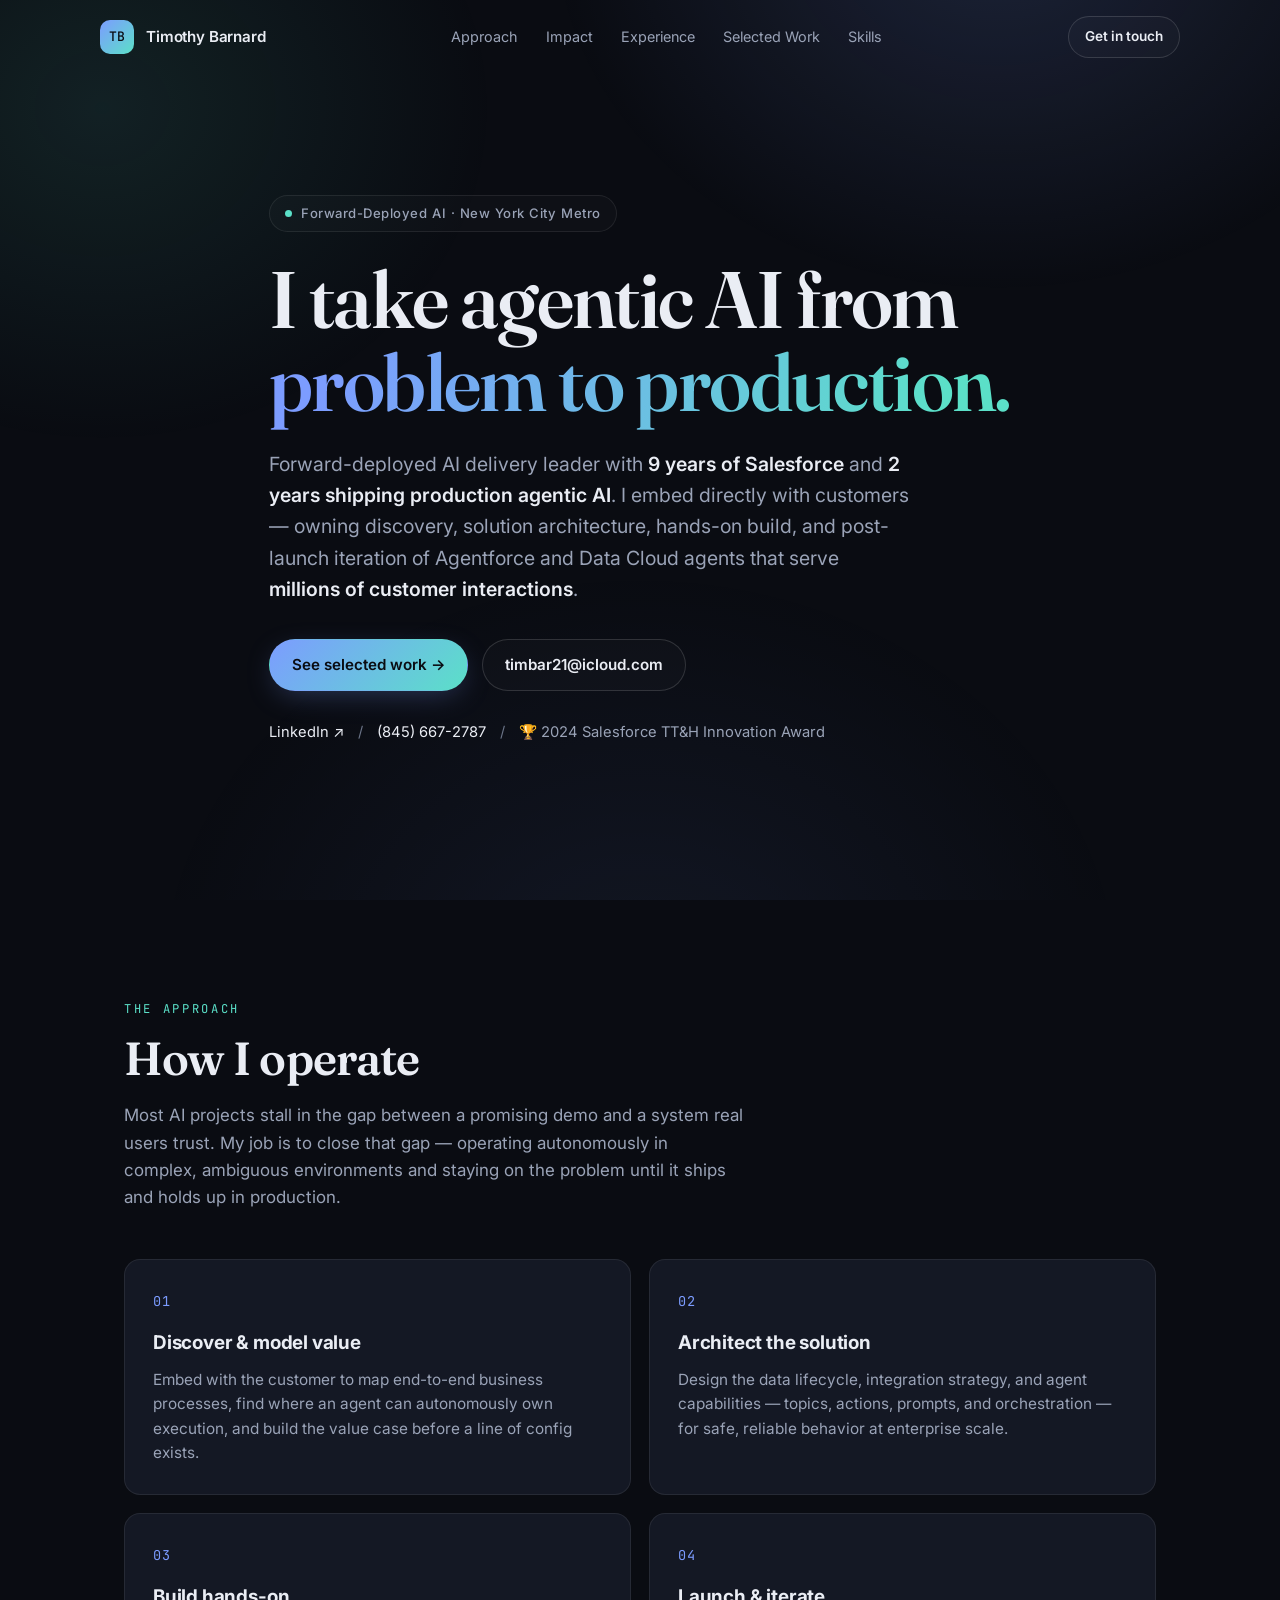
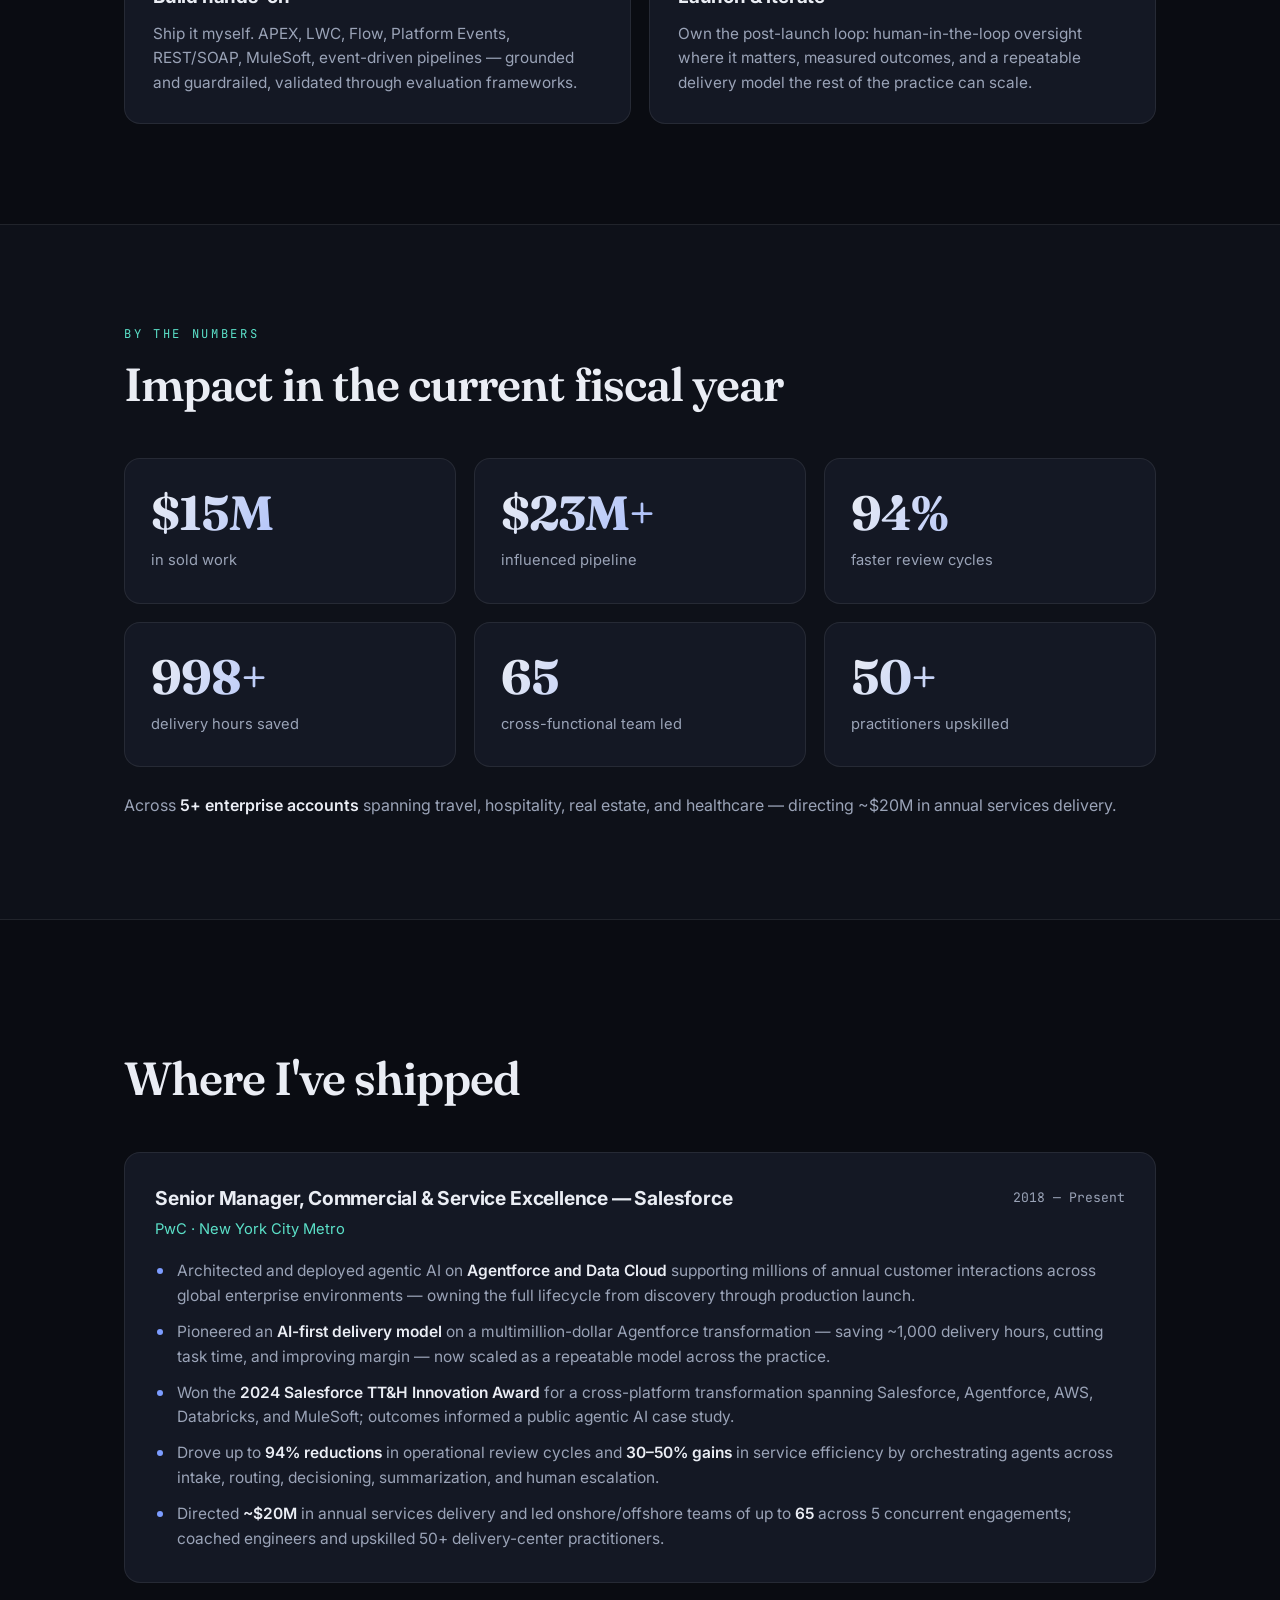
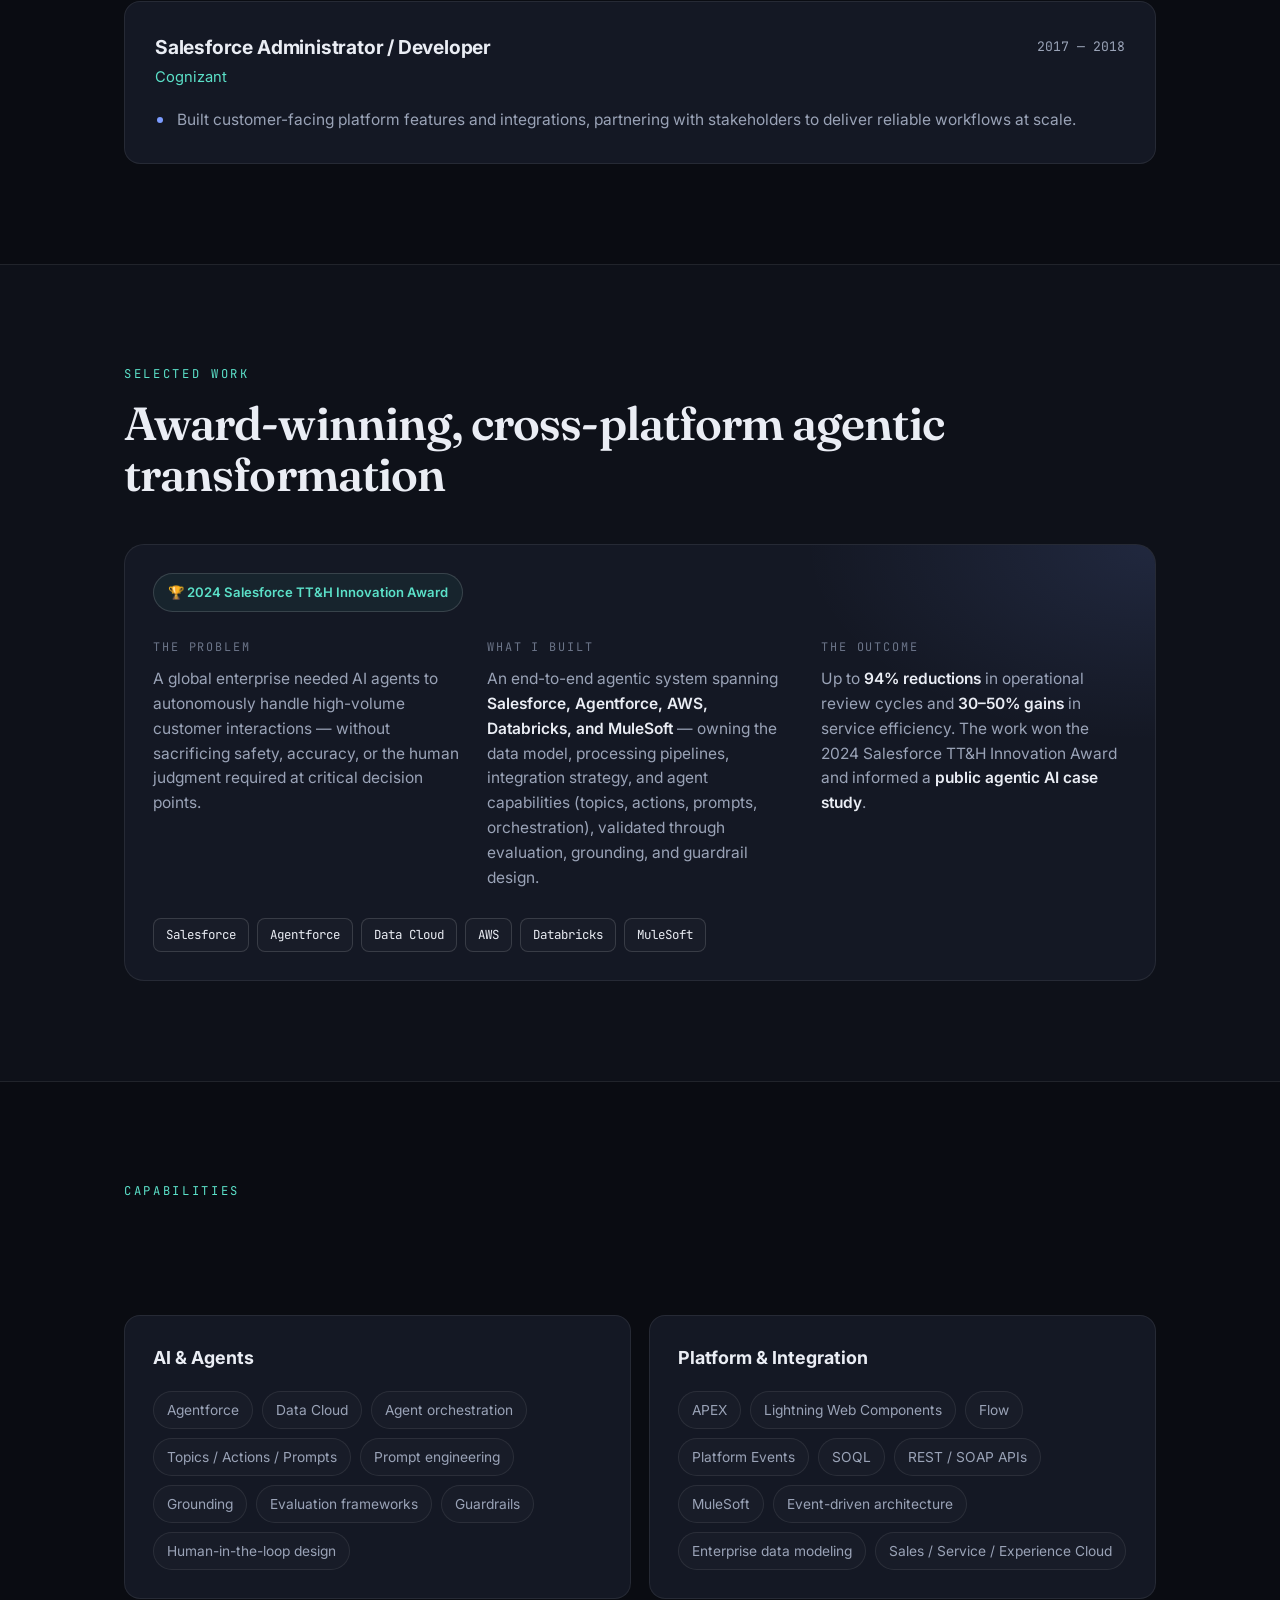
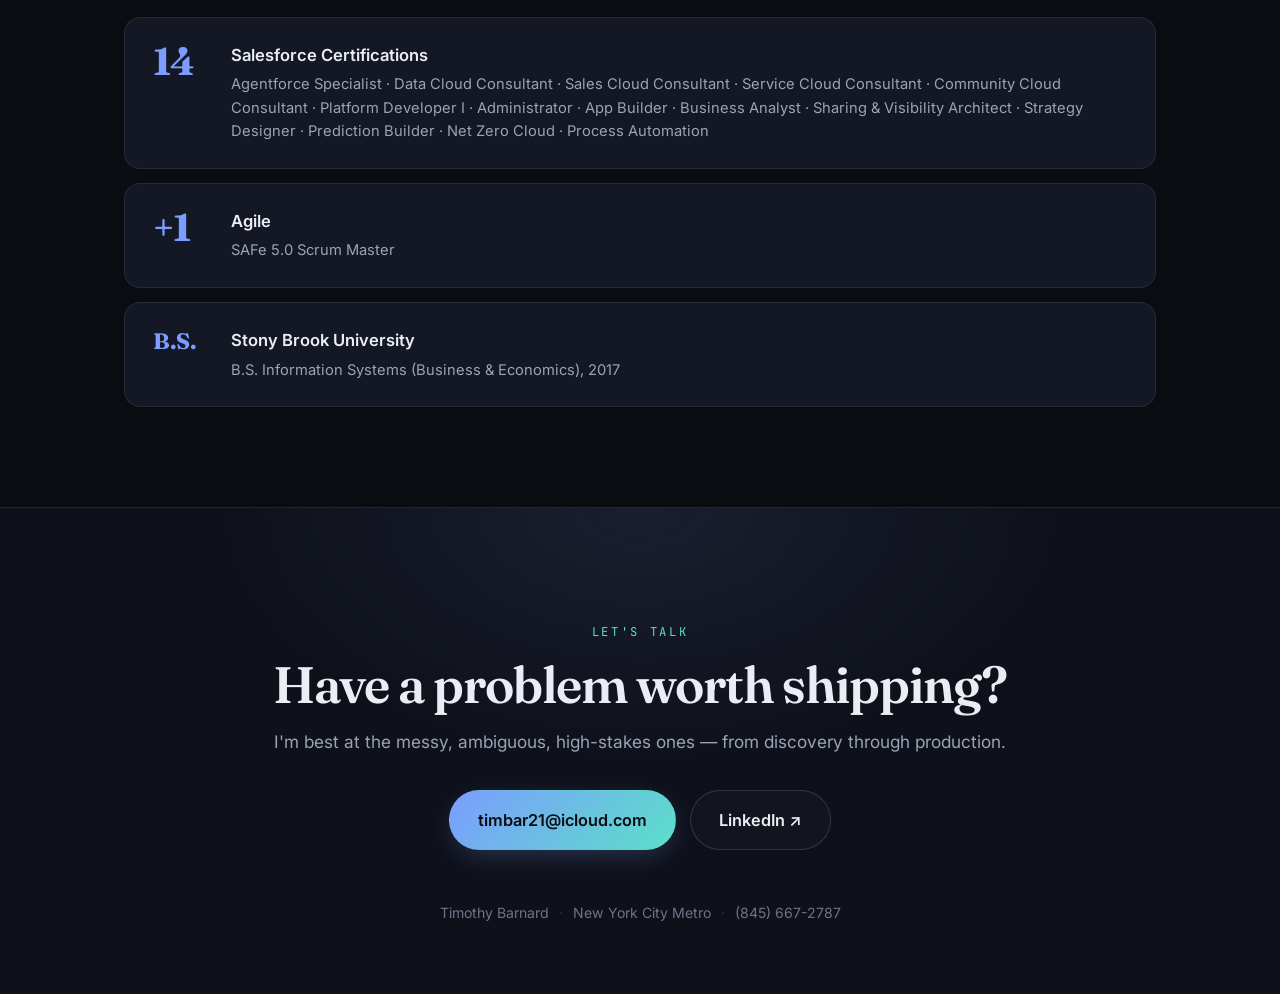
==== resume/index.html @ 0f8b2e03 "Add supplemental resume webpage for Timothy Barnard Standalone single-page site under /resume that c" ====
<!DOCTYPE html>
<html lang="en">
<head>
  <meta charset="UTF-8" />
  <meta name="viewport" content="width=device-width, initial-scale=1.0" />
  <title>Timothy Barnard — Forward-Deployed AI Delivery</title>
  <meta name="description" content="Timothy Barnard — Forward-deployed AI delivery leader. 9 years of Salesforce, 2 years shipping production agentic AI. Winner of the 2024 Salesforce TT&H Innovation Award." />

  <!-- Open Graph -->
  <meta property="og:title" content="Timothy Barnard — Forward-Deployed AI Delivery" />
  <meta property="og:description" content="From problem to production. Architecting and shipping agentic AI that serves millions of customer interactions." />
  <meta property="og:type" content="website" />

  <link rel="preconnect" href="https://fonts.googleapis.com">
  <link rel="preconnect" href="https://fonts.gstatic.com" crossorigin>
  <link href="https://fonts.googleapis.com/css2?family=Fraunces:opsz,wght@9..144,500;9..144,600;9..144,700&family=Inter:wght@400;500;600;700&family=JetBrains+Mono:wght@500&display=swap" rel="stylesheet">
  <link rel="stylesheet" href="style.css" />
</head>
<body>

  <!-- Background gradient mesh -->
  <div class="bg-mesh" aria-hidden="true"></div>

  <!-- Nav -->
  <header class="nav" id="nav">
    <a href="#top" class="nav-brand">
      <span class="nav-mark">TB</span>
      <span class="nav-name">Timothy Barnard</span>
    </a>
    <nav class="nav-links">
      <a href="#approach">Approach</a>
      <a href="#impact">Impact</a>
      <a href="#experience">Experience</a>
      <a href="#work">Selected Work</a>
      <a href="#skills">Skills</a>
    </nav>
    <a href="mailto:timbar21@icloud.com" class="btn btn--ghost btn--sm nav-cta">Get in touch</a>
  </header>

  <!-- Hero -->
  <section class="hero" id="top">
    <div class="inner">
      <p class="eyebrow reveal">
        <span class="dot"></span> Forward-Deployed AI &middot; New York City Metro
      </p>
      <h1 class="hero-title reveal">
        I take agentic AI from<br>
        <span class="grad">problem to production.</span>
      </h1>
      <p class="hero-lede reveal">
        Forward-deployed AI delivery leader with <strong>9 years of Salesforce</strong> and
        <strong>2 years shipping production agentic AI</strong>. I embed directly with customers —
        owning discovery, solution architecture, hands-on build, and post-launch iteration of
        Agentforce and Data&nbsp;Cloud agents that serve <strong>millions of customer interactions</strong>.
      </p>
      <div class="hero-actions reveal">
        <a href="#work" class="btn btn--accent">See selected work &rarr;</a>
        <a href="mailto:timbar21@icloud.com" class="btn btn--ghost">timbar21@icloud.com</a>
      </div>
      <div class="hero-links reveal">
        <a href="https://linkedin.com/in/timbarnard21" target="_blank" rel="noopener">LinkedIn &#8599;</a>
        <span class="sep">/</span>
        <a href="tel:+18456672787">(845) 667-2787</a>
        <span class="sep">/</span>
        <span class="award">&#127942; 2024 Salesforce TT&amp;H Innovation Award</span>
      </div>
    </div>
  </section>

  <!-- Approach -->
  <section class="section" id="approach">
    <div class="inner">
      <p class="label reveal">THE APPROACH</p>
      <h2 class="section-title reveal">How I operate</h2>
      <p class="section-lede reveal">
        Most AI projects stall in the gap between a promising demo and a system real users trust.
        My job is to close that gap — operating autonomously in complex, ambiguous environments
        and staying on the problem until it ships and holds up in production.
      </p>

      <div class="approach-grid">
        <article class="approach-card reveal">
          <span class="approach-num">01</span>
          <h3>Discover &amp; model value</h3>
          <p>Embed with the customer to map end-to-end business processes, find where an agent can autonomously own execution, and build the value case before a line of config exists.</p>
        </article>
        <article class="approach-card reveal">
          <span class="approach-num">02</span>
          <h3>Architect the solution</h3>
          <p>Design the data lifecycle, integration strategy, and agent capabilities — topics, actions, prompts, and orchestration — for safe, reliable behavior at enterprise scale.</p>
        </article>
        <article class="approach-card reveal">
          <span class="approach-num">03</span>
          <h3>Build hands-on</h3>
          <p>Ship it myself. APEX, LWC, Flow, Platform Events, REST/SOAP, MuleSoft, event-driven pipelines — grounded and guardrailed, validated through evaluation frameworks.</p>
        </article>
        <article class="approach-card reveal">
          <span class="approach-num">04</span>
          <h3>Launch &amp; iterate</h3>
          <p>Own the post-launch loop: human-in-the-loop oversight where it matters, measured outcomes, and a repeatable delivery model the rest of the practice can scale.</p>
        </article>
      </div>
    </div>
  </section>

  <!-- Impact metrics -->
  <section class="section section--alt" id="impact">
    <div class="inner">
      <p class="label reveal">BY THE NUMBERS</p>
      <h2 class="section-title reveal">Impact in the current fiscal year</h2>

      <div class="metrics-grid">
        <div class="metric reveal">
          <span class="metric-num" data-target="15" data-prefix="$" data-suffix="M">$0M</span>
          <span class="metric-lbl">in sold work</span>
        </div>
        <div class="metric reveal">
          <span class="metric-num" data-target="23" data-prefix="$" data-suffix="M+">$0M+</span>
          <span class="metric-lbl">influenced pipeline</span>
        </div>
        <div class="metric reveal">
          <span class="metric-num" data-target="94" data-suffix="%">0%</span>
          <span class="metric-lbl">faster review cycles</span>
        </div>
        <div class="metric reveal">
          <span class="metric-num" data-target="1000" data-suffix="+">0</span>
          <span class="metric-lbl">delivery hours saved</span>
        </div>
        <div class="metric reveal">
          <span class="metric-num" data-target="65" data-prefix="" data-suffix="">0</span>
          <span class="metric-lbl">cross-functional team led</span>
        </div>
        <div class="metric reveal">
          <span class="metric-num" data-target="50" data-suffix="+">0</span>
          <span class="metric-lbl">practitioners upskilled</span>
        </div>
      </div>
      <p class="metrics-note reveal">
        Across <strong>5+ enterprise accounts</strong> spanning travel, hospitality, real estate, and healthcare —
        directing ~$20M in annual services delivery.
      </p>
    </div>
  </section>

  <!-- Experience -->
  <section class="section" id="experience">
    <div class="inner">
      <p class="label reveal">EXPERIENCE</p>
      <h2 class="section-title reveal">Where I've shipped</h2>

      <div class="timeline">
        <article class="tl-item reveal">
          <div class="tl-head">
            <div>
              <h3>Senior Manager, Commercial &amp; Service Excellence — Salesforce</h3>
              <p class="tl-org">PwC &middot; New York City Metro</p>
            </div>
            <span class="tl-date">2018 — Present</span>
          </div>
          <ul class="tl-list">
            <li>Architected and deployed agentic AI on <strong>Agentforce and Data Cloud</strong> supporting millions of annual customer interactions across global enterprise environments — owning the full lifecycle from discovery through production launch.</li>
            <li>Pioneered an <strong>AI-first delivery model</strong> on a multimillion-dollar Agentforce transformation — saving ~1,000 delivery hours, cutting task time, and improving margin — now scaled as a repeatable model across the practice.</li>
            <li>Won the <strong>2024 Salesforce TT&amp;H Innovation Award</strong> for a cross-platform transformation spanning Salesforce, Agentforce, AWS, Databricks, and MuleSoft; outcomes informed a public agentic AI case study.</li>
            <li>Drove up to <strong>94% reductions</strong> in operational review cycles and <strong>30–50% gains</strong> in service efficiency by orchestrating agents across intake, routing, decisioning, summarization, and human escalation.</li>
            <li>Directed <strong>~$20M</strong> in annual services delivery and led onshore/offshore teams of up to <strong>65</strong> across 5 concurrent engagements; coached engineers and upskilled 50+ delivery-center practitioners.</li>
          </ul>
        </article>

        <article class="tl-item reveal">
          <div class="tl-head">
            <div>
              <h3>Salesforce Administrator / Developer</h3>
              <p class="tl-org">Cognizant</p>
            </div>
            <span class="tl-date">2017 — 2018</span>
          </div>
          <ul class="tl-list">
            <li>Built customer-facing platform features and integrations, partnering with stakeholders to deliver reliable workflows at scale.</li>
          </ul>
        </article>
      </div>
    </div>
  </section>

  <!-- Selected Work / Case study -->
  <section class="section section--alt" id="work">
    <div class="inner">
      <p class="label reveal">SELECTED WORK</p>
      <h2 class="section-title reveal">Award-winning, cross-platform agentic transformation</h2>

      <div class="case reveal">
        <div class="case-badge">&#127942; 2024 Salesforce TT&amp;H Innovation Award</div>
        <div class="case-body">
          <div class="case-block">
            <p class="case-k">The problem</p>
            <p class="case-v">A global enterprise needed AI agents to autonomously handle high-volume customer interactions — without sacrificing safety, accuracy, or the human judgment required at critical decision points.</p>
          </div>
          <div class="case-block">
            <p class="case-k">What I built</p>
            <p class="case-v">An end-to-end agentic system spanning <strong>Salesforce, Agentforce, AWS, Databricks, and MuleSoft</strong> — owning the data model, processing pipelines, integration strategy, and agent capabilities (topics, actions, prompts, orchestration), validated through evaluation, grounding, and guardrail design.</p>
          </div>
          <div class="case-block">
            <p class="case-k">The outcome</p>
            <p class="case-v">Up to <strong>94% reductions</strong> in operational review cycles and <strong>30–50% gains</strong> in service efficiency. The work won the 2024 Salesforce TT&amp;H Innovation Award and informed a <strong>public agentic AI case study</strong>.</p>
          </div>
        </div>
        <div class="case-stack">
          <span>Salesforce</span><span>Agentforce</span><span>Data Cloud</span><span>AWS</span><span>Databricks</span><span>MuleSoft</span>
        </div>
      </div>
    </div>
  </section>

  <!-- Skills -->
  <section class="section" id="skills">
    <div class="inner">
      <p class="label reveal">CAPABILITIES</p>
      <h2 class="section-title reveal">Technical depth</h2>

      <div class="skills-grid">
        <div class="skill-col reveal">
          <h3 class="skill-head">AI &amp; Agents</h3>
          <div class="tags">
            <span>Agentforce</span><span>Data Cloud</span><span>Agent orchestration</span>
            <span>Topics / Actions / Prompts</span><span>Prompt engineering</span><span>Grounding</span>
            <span>Evaluation frameworks</span><span>Guardrails</span><span>Human-in-the-loop design</span>
          </div>
        </div>
        <div class="skill-col reveal">
          <h3 class="skill-head">Platform &amp; Integration</h3>
          <div class="tags">
            <span>APEX</span><span>Lightning Web Components</span><span>Flow</span><span>Platform Events</span>
            <span>SOQL</span><span>REST / SOAP APIs</span><span>MuleSoft</span><span>Event-driven architecture</span>
            <span>Enterprise data modeling</span><span>Sales / Service / Experience Cloud</span>
          </div>
        </div>
      </div>

      <div class="creds-grid">
        <div class="cred reveal">
          <span class="cred-num">14</span>
          <div>
            <p class="cred-head">Salesforce Certifications</p>
            <p class="cred-sub">Agentforce Specialist &middot; Data Cloud Consultant &middot; Sales Cloud Consultant &middot; Service Cloud Consultant &middot; Community Cloud Consultant &middot; Platform Developer I &middot; Administrator &middot; App Builder &middot; Business Analyst &middot; Sharing &amp; Visibility Architect &middot; Strategy Designer &middot; Prediction Builder &middot; Net Zero Cloud &middot; Process Automation</p>
          </div>
        </div>
        <div class="cred reveal">
          <span class="cred-num">+1</span>
          <div>
            <p class="cred-head">Agile</p>
            <p class="cred-sub">SAFe 5.0 Scrum Master</p>
          </div>
        </div>
        <div class="cred reveal">
          <span class="cred-num" style="font-size:1.4rem;line-height:1.3;">B.S.</span>
          <div>
            <p class="cred-head">Stony Brook University</p>
            <p class="cred-sub">B.S. Information Systems (Business &amp; Economics), 2017</p>
          </div>
        </div>
      </div>
    </div>
  </section>

  <!-- Contact / Footer -->
  <footer class="contact" id="contact">
    <div class="inner">
      <p class="label reveal">LET'S TALK</p>
      <h2 class="contact-title reveal">Have a problem worth shipping?</h2>
      <p class="contact-lede reveal">I'm best at the messy, ambiguous, high-stakes ones — from discovery through production.</p>
      <div class="contact-actions reveal">
        <a href="mailto:timbar21@icloud.com" class="btn btn--accent btn--lg">timbar21@icloud.com</a>
        <a href="https://linkedin.com/in/timbarnard21" target="_blank" rel="noopener" class="btn btn--ghost btn--lg">LinkedIn &#8599;</a>
      </div>
      <div class="footer-meta">
        <span>Timothy Barnard</span>
        <span class="sep">&middot;</span>
        <span>New York City Metro</span>
        <span class="sep">&middot;</span>
        <span>(845) 667-2787</span>
      </div>
    </div>
  </footer>

  <button id="scroll-top" class="scroll-top" hidden aria-label="Back to top">&#8593;</button>

  <script src="app.js"></script>
</body>
</html>
---- resume/style.css ----
/* ============================================================
   Timothy Barnard — Supplemental Resume Site
   Modern dark editorial theme
   ============================================================ */

:root {
  --bg:        #0A0C12;
  --bg-alt:    #0E1119;
  --surface:   #141824;
  --surface-2: #1B2030;
  --line:      rgba(255,255,255,0.08);
  --line-2:    rgba(255,255,255,0.14);
  --text:      #EAEDF4;
  --muted:     #9AA3B7;
  --faint:     #6B7488;
  --accent:    #7C9CFF;
  --accent-2:  #5BE0C8;
  --accent-ink:#0A0C12;
  --glow:      rgba(124,156,255,0.35);
  --maxw:      1080px;
  --r:         16px;
  --ease:      cubic-bezier(0.22, 1, 0.36, 1);
}

* { box-sizing: border-box; margin: 0; padding: 0; }

html { scroll-behavior: smooth; }
@media (prefers-reduced-motion: reduce) {
  html { scroll-behavior: auto; }
  * { animation: none !important; transition: none !important; }
}

body {
  font-family: 'Inter', system-ui, -apple-system, sans-serif;
  background: var(--bg);
  color: var(--text);
  line-height: 1.6;
  -webkit-font-smoothing: antialiased;
  overflow-x: hidden;
}

.inner { max-width: var(--maxw); margin: 0 auto; padding: 0 24px; }

a { color: inherit; text-decoration: none; }

strong { color: var(--text); font-weight: 600; }

/* ---------- Background mesh ---------- */
.bg-mesh {
  position: fixed;
  inset: 0;
  z-index: -1;
  background:
    radial-gradient(640px 520px at 78% -8%, rgba(124,156,255,0.16), transparent 70%),
    radial-gradient(560px 480px at 8% 12%, rgba(91,224,200,0.10), transparent 70%),
    radial-gradient(700px 600px at 50% 110%, rgba(124,156,255,0.08), transparent 70%);
}

/* ---------- Buttons ---------- */
.btn {
  display: inline-flex;
  align-items: center;
  gap: 8px;
  font-weight: 600;
  font-size: 0.95rem;
  padding: 13px 22px;
  border-radius: 999px;
  border: 1px solid transparent;
  cursor: pointer;
  transition: transform .25s var(--ease), background .25s var(--ease), border-color .25s var(--ease), box-shadow .25s var(--ease);
  white-space: nowrap;
}
.btn--accent {
  background: linear-gradient(135deg, var(--accent), var(--accent-2));
  color: var(--accent-ink);
  box-shadow: 0 8px 30px -8px var(--glow);
}
.btn--accent:hover { transform: translateY(-2px); box-shadow: 0 14px 40px -8px var(--glow); }
.btn--ghost {
  background: rgba(255,255,255,0.02);
  border-color: var(--line-2);
  color: var(--text);
}
.btn--ghost:hover { background: rgba(255,255,255,0.06); transform: translateY(-2px); }
.btn--sm { padding: 9px 16px; font-size: 0.85rem; }
.btn--lg { padding: 16px 28px; font-size: 1.02rem; }

/* ---------- Nav ---------- */
.nav {
  position: fixed;
  top: 0; left: 0; right: 0;
  z-index: 50;
  display: flex;
  align-items: center;
  justify-content: space-between;
  gap: 24px;
  padding: 16px 24px;
  max-width: calc(var(--maxw) + 48px);
  margin: 0 auto;
  transition: background .3s var(--ease), backdrop-filter .3s var(--ease), border-color .3s var(--ease);
  border-bottom: 1px solid transparent;
}
.nav.scrolled {
  background: rgba(10,12,18,0.72);
  backdrop-filter: blur(14px);
  -webkit-backdrop-filter: blur(14px);
  border-bottom-color: var(--line);
}
.nav-brand { display: flex; align-items: center; gap: 12px; }
.nav-mark {
  display: grid;
  place-items: center;
  width: 34px; height: 34px;
  border-radius: 10px;
  font-family: 'JetBrains Mono', monospace;
  font-weight: 500;
  font-size: 0.82rem;
  letter-spacing: 0.5px;
  background: linear-gradient(135deg, var(--accent), var(--accent-2));
  color: var(--accent-ink);
}
.nav-name { font-weight: 600; font-size: 0.95rem; letter-spacing: -0.01em; }
.nav-links { display: flex; gap: 28px; }
.nav-links a {
  font-size: 0.9rem;
  color: var(--muted);
  transition: color .2s;
  position: relative;
}
.nav-links a:hover { color: var(--text); }
.nav-cta { flex-shrink: 0; }

@media (max-width: 860px) {
  .nav-links { display: none; }
  .nav-name { display: none; }
}

/* ---------- Hero ---------- */
.hero {
  min-height: 100svh;
  display: flex;
  align-items: center;
  padding: 120px 0 80px;
}
.eyebrow {
  display: inline-flex;
  align-items: center;
  gap: 9px;
  font-size: 0.82rem;
  font-weight: 500;
  letter-spacing: 0.04em;
  color: var(--muted);
  padding: 7px 15px;
  border: 1px solid var(--line);
  border-radius: 999px;
  background: rgba(255,255,255,0.02);
}
.eyebrow .dot {
  width: 7px; height: 7px; border-radius: 50%;
  background: var(--accent-2);
  box-shadow: 0 0 0 0 var(--accent-2);
  animation: pulse 2.4s infinite;
}
@keyframes pulse {
  0%   { box-shadow: 0 0 0 0 rgba(91,224,200,0.55); }
  70%  { box-shadow: 0 0 0 8px rgba(91,224,200,0); }
  100% { box-shadow: 0 0 0 0 rgba(91,224,200,0); }
}
.hero-title {
  font-family: 'Fraunces', Georgia, serif;
  font-weight: 600;
  font-size: clamp(2.6rem, 7vw, 5rem);
  line-height: 1.03;
  letter-spacing: -0.02em;
  margin: 26px 0 0;
}
.grad {
  background: linear-gradient(110deg, var(--accent) 10%, var(--accent-2) 90%);
  -webkit-background-clip: text;
  background-clip: text;
  -webkit-text-fill-color: transparent;
}
.hero-lede {
  max-width: 640px;
  margin-top: 26px;
  font-size: clamp(1.05rem, 2.2vw, 1.22rem);
  color: var(--muted);
}
.hero-actions { display: flex; flex-wrap: wrap; gap: 14px; margin-top: 34px; }
.hero-links {
  display: flex;
  flex-wrap: wrap;
  align-items: center;
  gap: 14px;
  margin-top: 30px;
  font-size: 0.92rem;
  color: var(--muted);
}
.hero-links a { color: var(--text); transition: color .2s; }
.hero-links a:hover { color: var(--accent); }
.hero-links .sep { color: var(--faint); }
.hero-links .award { color: var(--muted); }

/* ---------- Sections ---------- */
.section { padding: 100px 0; position: relative; }
.section--alt { background: var(--bg-alt); border-top: 1px solid var(--line); border-bottom: 1px solid var(--line); }
.label {
  font-family: 'JetBrains Mono', monospace;
  font-size: 0.76rem;
  letter-spacing: 0.22em;
  color: var(--accent-2);
  margin-bottom: 14px;
}
.section-title {
  font-family: 'Fraunces', Georgia, serif;
  font-weight: 600;
  font-size: clamp(1.9rem, 4.4vw, 2.9rem);
  line-height: 1.1;
  letter-spacing: -0.02em;
}
.section-lede {
  max-width: 620px;
  margin-top: 18px;
  color: var(--muted);
  font-size: 1.06rem;
}

/* ---------- Approach ---------- */
.approach-grid {
  display: grid;
  grid-template-columns: repeat(2, 1fr);
  gap: 18px;
  margin-top: 48px;
}
.approach-card {
  background: var(--surface);
  border: 1px solid var(--line);
  border-radius: var(--r);
  padding: 28px;
  transition: transform .3s var(--ease), border-color .3s var(--ease), background .3s var(--ease);
}
.approach-card:hover {
  transform: translateY(-4px);
  border-color: var(--line-2);
  background: var(--surface-2);
}
.approach-num {
  font-family: 'JetBrains Mono', monospace;
  font-size: 0.85rem;
  color: var(--accent);
  letter-spacing: 0.1em;
}
.approach-card h3 { font-size: 1.18rem; margin: 14px 0 10px; letter-spacing: -0.01em; }
.approach-card p { color: var(--muted); font-size: 0.96rem; }
@media (max-width: 720px) { .approach-grid { grid-template-columns: 1fr; } }

/* ---------- Metrics ---------- */
.metrics-grid {
  display: grid;
  grid-template-columns: repeat(3, 1fr);
  gap: 18px;
  margin-top: 48px;
}
.metric {
  background: var(--surface);
  border: 1px solid var(--line);
  border-radius: var(--r);
  padding: 30px 26px;
  text-align: left;
}
.metric-num {
  display: block;
  font-family: 'Fraunces', Georgia, serif;
  font-weight: 700;
  font-size: clamp(2.2rem, 5vw, 3rem);
  line-height: 1;
  letter-spacing: -0.02em;
  background: linear-gradient(120deg, var(--text), var(--accent));
  -webkit-background-clip: text;
  background-clip: text;
  -webkit-text-fill-color: transparent;
}
.metric-lbl { display: block; margin-top: 12px; color: var(--muted); font-size: 0.92rem; }
.metrics-note { margin-top: 26px; color: var(--muted); font-size: 1rem; }
@media (max-width: 720px) { .metrics-grid { grid-template-columns: 1fr 1fr; } }
@media (max-width: 440px) { .metrics-grid { grid-template-columns: 1fr; } }

/* ---------- Timeline ---------- */
.timeline { margin-top: 48px; display: flex; flex-direction: column; gap: 18px; }
.tl-item {
  background: var(--surface);
  border: 1px solid var(--line);
  border-radius: var(--r);
  padding: 30px;
  transition: border-color .3s var(--ease);
}
.tl-item:hover { border-color: var(--line-2); }
.tl-head {
  display: flex;
  justify-content: space-between;
  align-items: flex-start;
  gap: 18px;
  flex-wrap: wrap;
  margin-bottom: 18px;
}
.tl-head h3 { font-size: 1.2rem; letter-spacing: -0.01em; }
.tl-org { color: var(--accent-2); font-size: 0.92rem; margin-top: 4px; }
.tl-date {
  font-family: 'JetBrains Mono', monospace;
  font-size: 0.82rem;
  color: var(--muted);
  white-space: nowrap;
  padding-top: 4px;
}
.tl-list { list-style: none; display: flex; flex-direction: column; gap: 11px; }
.tl-list li {
  position: relative;
  padding-left: 22px;
  color: var(--muted);
  font-size: 0.97rem;
}
.tl-list li::before {
  content: "";
  position: absolute;
  left: 2px; top: 9px;
  width: 6px; height: 6px;
  border-radius: 50%;
  background: var(--accent);
}

/* ---------- Case study ---------- */
.case {
  margin-top: 44px;
  background: var(--surface);
  border: 1px solid var(--line);
  border-radius: 20px;
  overflow: hidden;
  position: relative;
}
.case::before {
  content: "";
  position: absolute;
  inset: 0;
  background: radial-gradient(500px 280px at 100% 0%, rgba(124,156,255,0.12), transparent 70%);
  pointer-events: none;
}
.case-badge {
  display: inline-block;
  margin: 28px 28px 0;
  font-size: 0.82rem;
  font-weight: 600;
  color: var(--accent-2);
  padding: 8px 14px;
  border: 1px solid var(--line-2);
  border-radius: 999px;
  background: rgba(91,224,200,0.06);
}
.case-body {
  display: grid;
  grid-template-columns: repeat(3, 1fr);
  gap: 28px;
  padding: 26px 28px 8px;
}
.case-k {
  font-family: 'JetBrains Mono', monospace;
  font-size: 0.74rem;
  letter-spacing: 0.16em;
  color: var(--faint);
  margin-bottom: 10px;
  text-transform: uppercase;
}
.case-v { color: var(--muted); font-size: 0.97rem; }
.case-stack {
  display: flex;
  flex-wrap: wrap;
  gap: 8px;
  padding: 20px 28px 28px;
}
.case-stack span {
  font-family: 'JetBrains Mono', monospace;
  font-size: 0.78rem;
  color: var(--text);
  padding: 6px 12px;
  border: 1px solid var(--line-2);
  border-radius: 8px;
  background: rgba(255,255,255,0.02);
}
@media (max-width: 760px) { .case-body { grid-template-columns: 1fr; } }

/* ---------- Skills ---------- */
.skills-grid {
  display: grid;
  grid-template-columns: 1fr 1fr;
  gap: 18px;
  margin-top: 48px;
}
.skill-col {
  background: var(--surface);
  border: 1px solid var(--line);
  border-radius: var(--r);
  padding: 28px;
}
.skill-head { font-size: 1.12rem; margin-bottom: 18px; }
.tags { display: flex; flex-wrap: wrap; gap: 9px; }
.tags span {
  font-size: 0.86rem;
  color: var(--muted);
  padding: 7px 13px;
  border: 1px solid var(--line);
  border-radius: 999px;
  background: rgba(255,255,255,0.02);
  transition: color .2s, border-color .2s;
}
.tags span:hover { color: var(--text); border-color: var(--line-2); }
@media (max-width: 720px) { .skills-grid { grid-template-columns: 1fr; } }

/* ---------- Credentials ---------- */
.creds-grid { display: flex; flex-direction: column; gap: 14px; margin-top: 18px; }
.cred {
  display: flex;
  align-items: flex-start;
  gap: 22px;
  background: var(--surface);
  border: 1px solid var(--line);
  border-radius: var(--r);
  padding: 24px 28px;
}
.cred-num {
  font-family: 'Fraunces', Georgia, serif;
  font-weight: 700;
  font-size: 2.4rem;
  line-height: 1;
  letter-spacing: -0.02em;
  color: var(--accent);
  flex-shrink: 0;
  min-width: 56px;
}
.cred-head { font-weight: 600; font-size: 1.04rem; margin-bottom: 5px; }
.cred-sub { color: var(--muted); font-size: 0.92rem; }

/* ---------- Contact ---------- */
.contact {
  padding: 110px 0 70px;
  text-align: center;
  border-top: 1px solid var(--line);
  background:
    radial-gradient(600px 360px at 50% 0%, rgba(124,156,255,0.1), transparent 70%),
    var(--bg-alt);
}
.contact .label { display: inline-block; }
.contact-title {
  font-family: 'Fraunces', Georgia, serif;
  font-weight: 600;
  font-size: clamp(2rem, 5vw, 3.2rem);
  line-height: 1.08;
  letter-spacing: -0.02em;
}
.contact-lede { color: var(--muted); margin-top: 16px; font-size: 1.08rem; }
.contact-actions { display: flex; flex-wrap: wrap; gap: 14px; justify-content: center; margin-top: 34px; }
.footer-meta {
  margin-top: 52px;
  display: flex;
  flex-wrap: wrap;
  justify-content: center;
  gap: 10px;
  color: var(--faint);
  font-size: 0.88rem;
}
.footer-meta .sep { color: var(--line-2); }

/* ---------- Scroll-to-top ---------- */
.scroll-top {
  position: fixed;
  bottom: 26px; right: 26px;
  z-index: 40;
  width: 46px; height: 46px;
  border-radius: 50%;
  border: 1px solid var(--line-2);
  background: rgba(20,24,36,0.85);
  backdrop-filter: blur(10px);
  color: var(--text);
  font-size: 1.1rem;
  cursor: pointer;
  transition: transform .25s var(--ease), opacity .25s var(--ease), background .25s;
}
.scroll-top:hover { transform: translateY(-3px); background: var(--surface-2); }
.scroll-top[hidden] { display: none; }

/* ---------- Reveal animation ---------- */
.reveal {
  opacity: 0;
  transform: translateY(22px);
  transition: opacity .7s var(--ease), transform .7s var(--ease);
}
.reveal.in { opacity: 1; transform: none; }
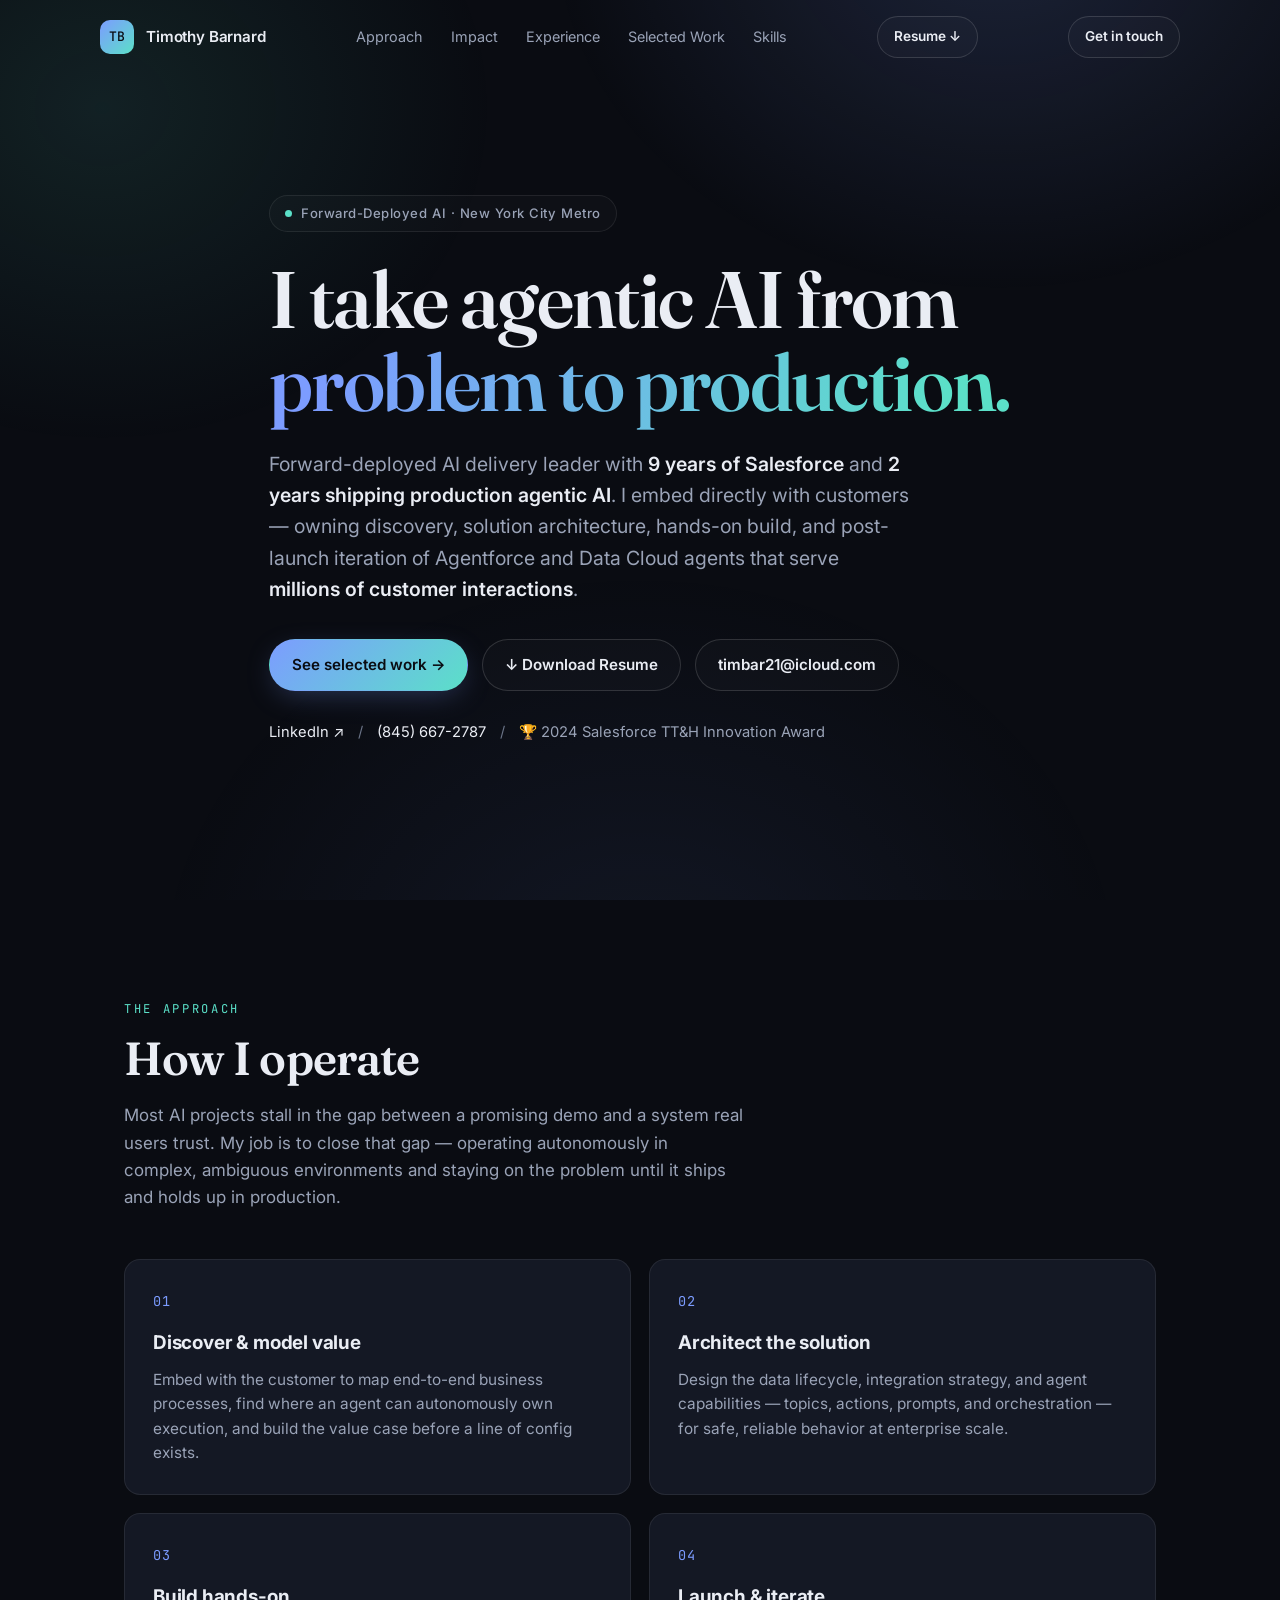
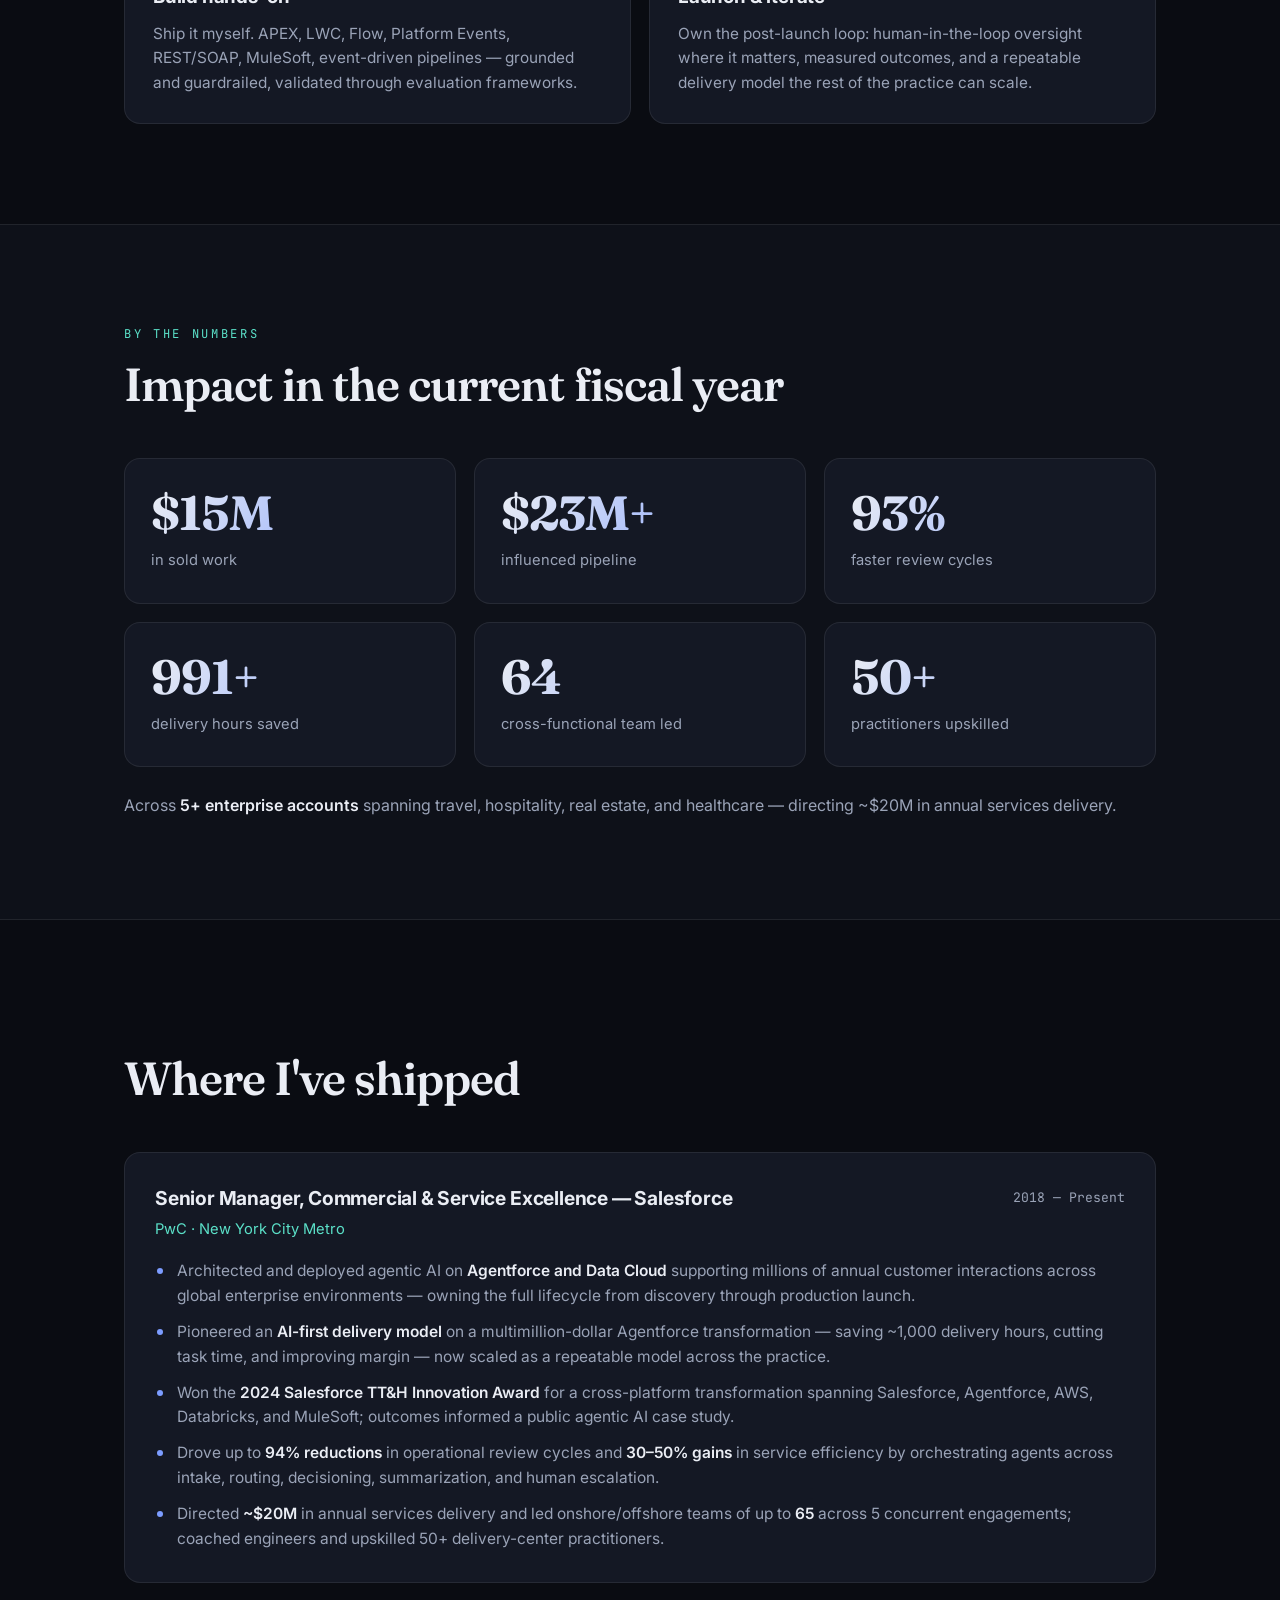
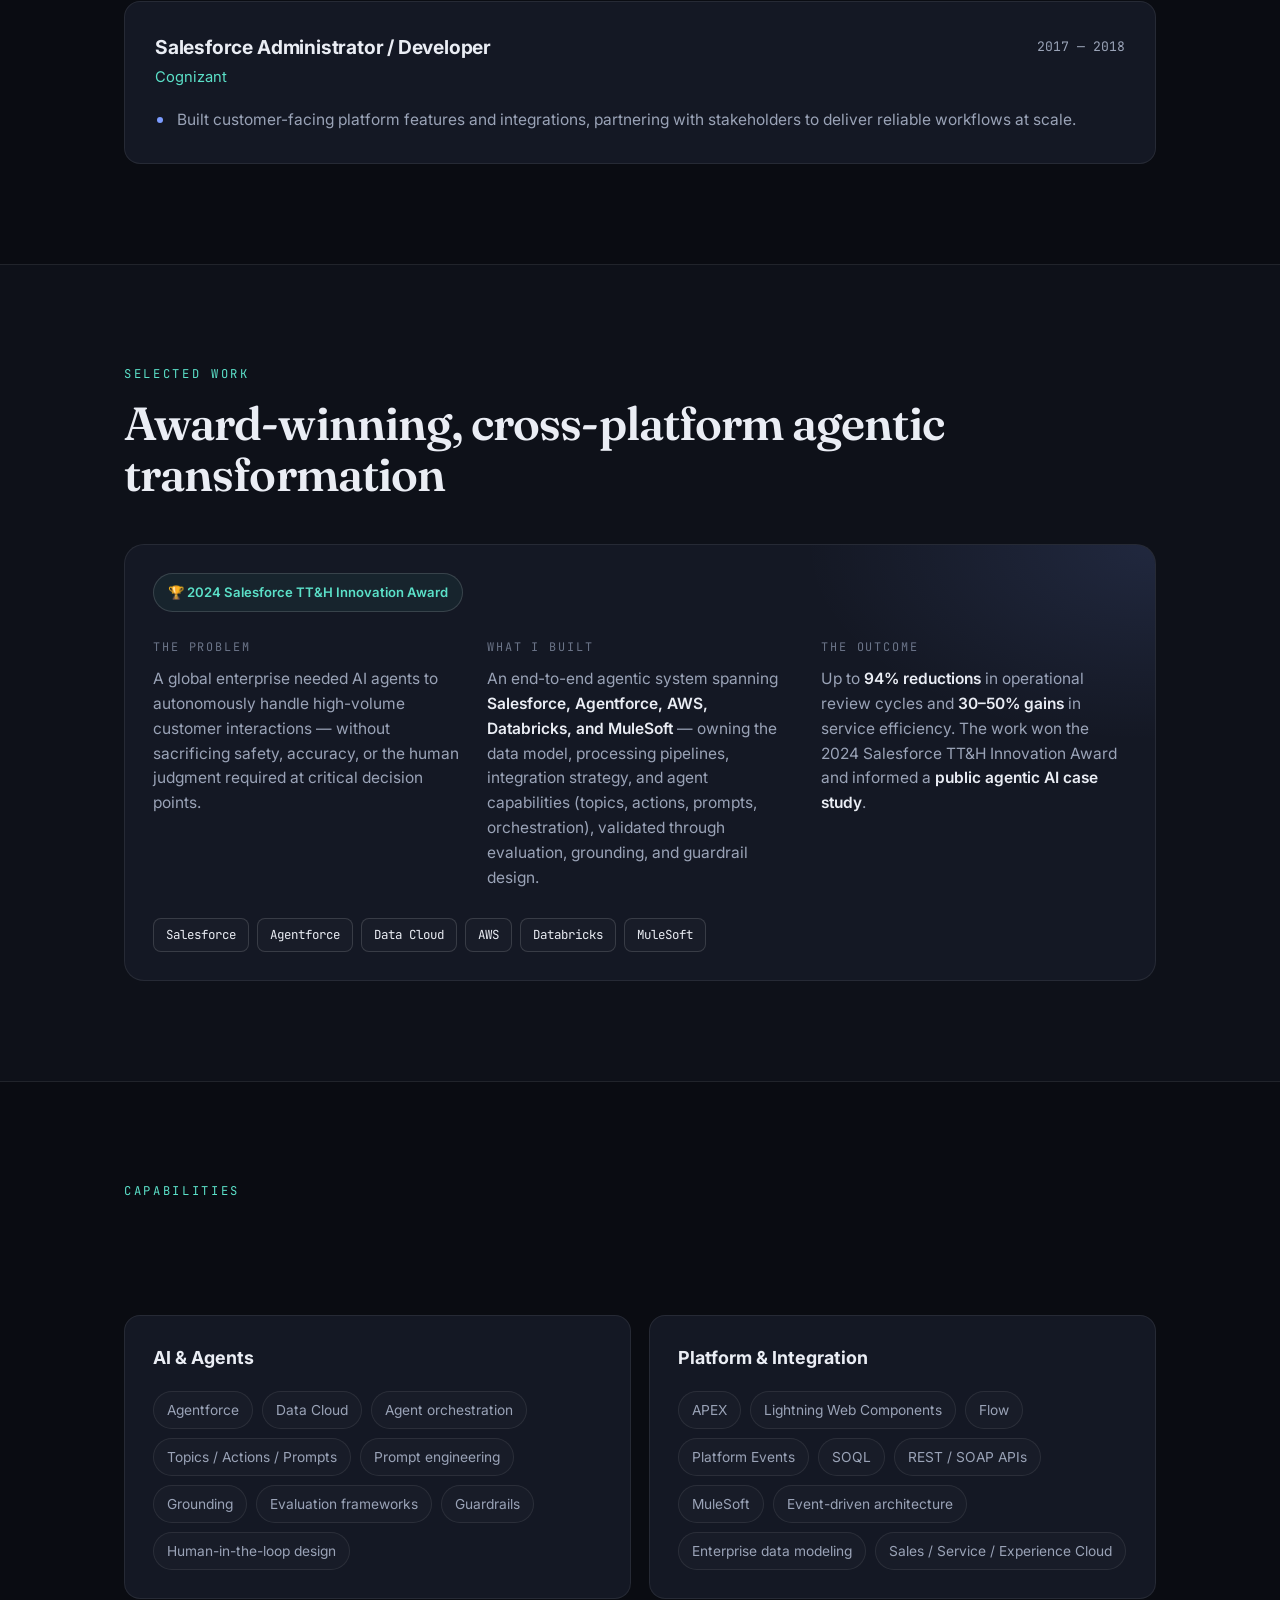
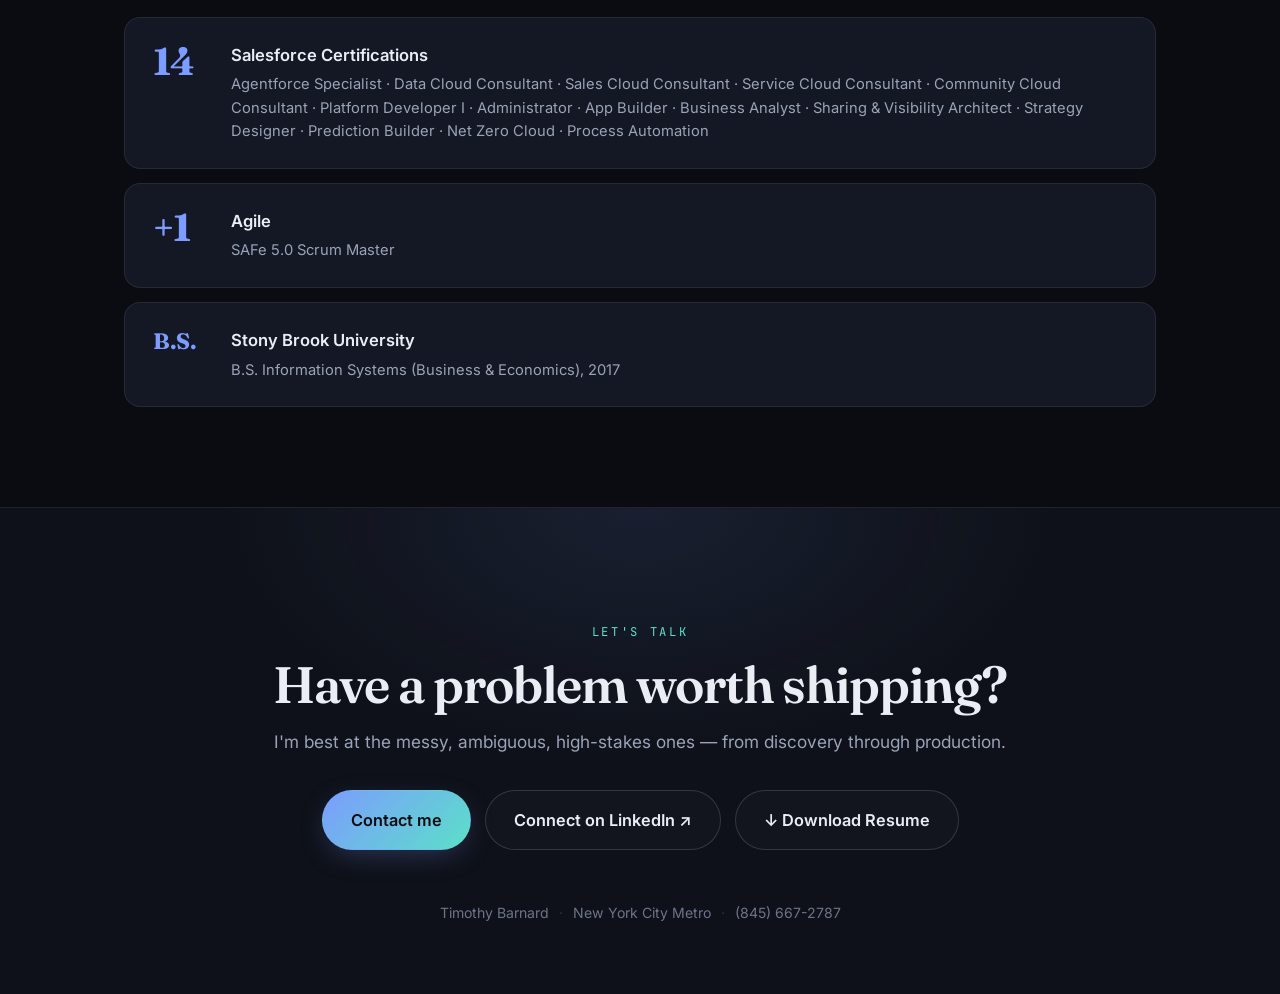
==== commit d12b0564: "Add download resume button and improve contact CTAs - Bundle Timothy_Barnard_Resume.docx for direct " ====
--- a/resume/index.html
+++ b/resume/index.html
@@ -34,6 +34,7 @@
       <a href="#work">Selected Work</a>
       <a href="#skills">Skills</a>
     </nav>
+    <a href="Timothy_Barnard_Resume.docx" download class="btn btn--ghost btn--sm">Resume &#8595;</a>
     <a href="mailto:timbar21@icloud.com" class="btn btn--ghost btn--sm nav-cta">Get in touch</a>
   </header>
 
@@ -55,6 +56,7 @@
       </p>
       <div class="hero-actions reveal">
         <a href="#work" class="btn btn--accent">See selected work &rarr;</a>
+        <a href="Timothy_Barnard_Resume.docx" download class="btn btn--ghost">&#8595; Download Resume</a>
         <a href="mailto:timbar21@icloud.com" class="btn btn--ghost">timbar21@icloud.com</a>
       </div>
       <div class="hero-links reveal">
@@ -269,8 +271,9 @@
       <h2 class="contact-title reveal">Have a problem worth shipping?</h2>
       <p class="contact-lede reveal">I'm best at the messy, ambiguous, high-stakes ones — from discovery through production.</p>
       <div class="contact-actions reveal">
-        <a href="mailto:timbar21@icloud.com" class="btn btn--accent btn--lg">timbar21@icloud.com</a>
-        <a href="https://linkedin.com/in/timbarnard21" target="_blank" rel="noopener" class="btn btn--ghost btn--lg">LinkedIn &#8599;</a>
+        <a href="mailto:timbar21@icloud.com" class="btn btn--accent btn--lg">Contact me</a>
+        <a href="https://linkedin.com/in/timbarnard21" target="_blank" rel="noopener" class="btn btn--ghost btn--lg">Connect on LinkedIn &#8599;</a>
+        <a href="Timothy_Barnard_Resume.docx" download class="btn btn--ghost btn--lg">&#8595; Download Resume</a>
       </div>
       <div class="footer-meta">
         <span>Timothy Barnard</span>
